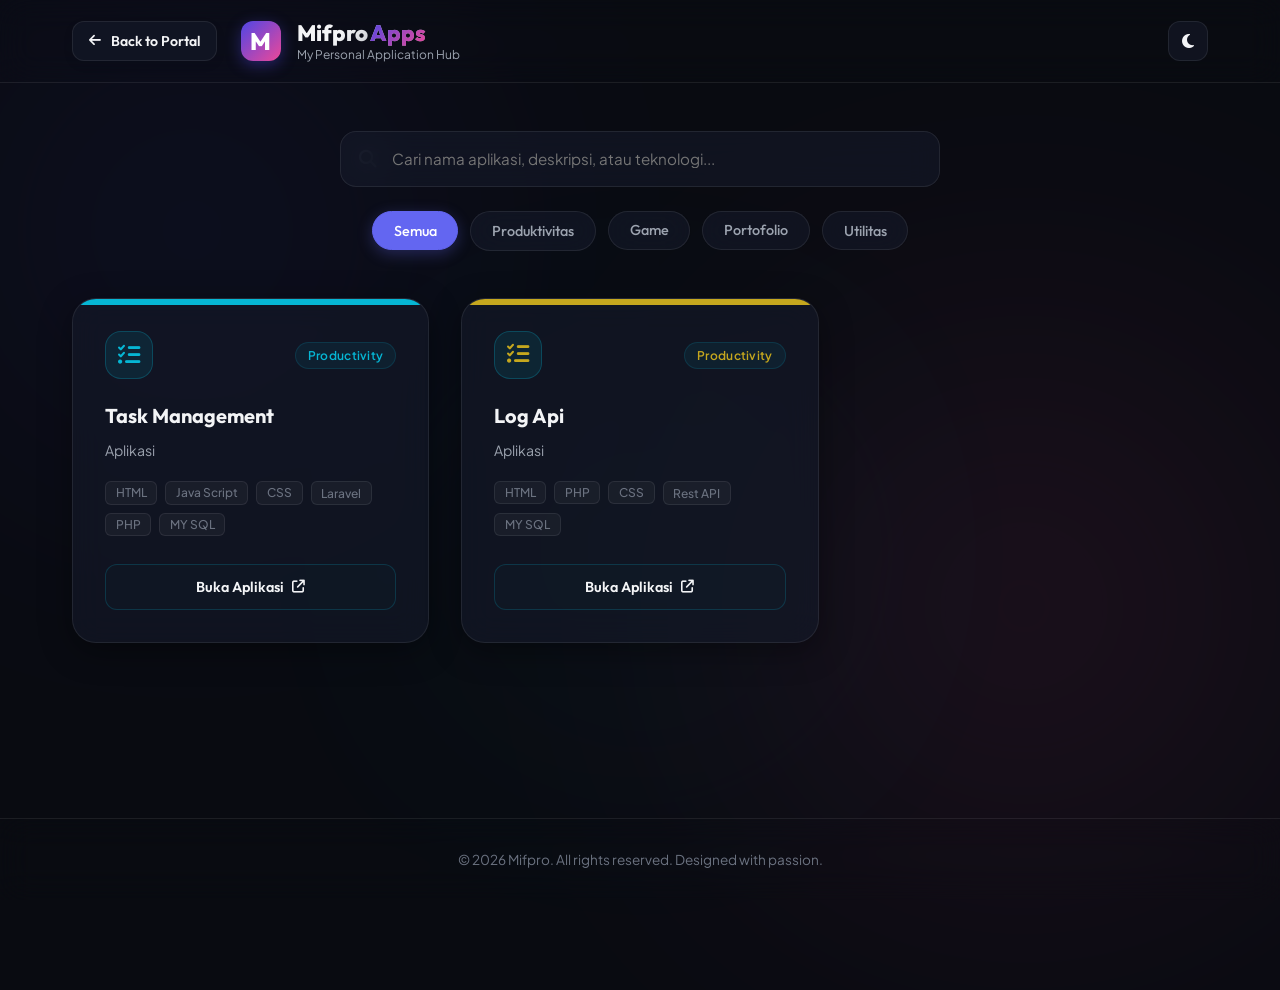
==== Apps/index.html @ 7f32f9e8 "ok" ====
<!DOCTYPE html>
<html lang="id">

<head>
    <meta charset="UTF-8">
    <meta name="viewport" content="width=device-width, initial-scale=1.0">
    <title>Mifpro Apps Directory - Koleksi Aplikasi Muhammad Miftahul Ulum</title>
    <!-- Meta SEO -->
    <meta name="description"
        content="Koleksi aplikasi web, tools utilitas, dan dashboard produktivitas buatan Muhammad Miftahul Ulum (Mifpro) yang dirancang untuk solusi digital modern.">
    <meta name="keywords"
        content="Mifpro Apps, Aplikasi Web, Tools Produktivitas, Web Apps, Portofolio Developer, Developer Tools, Muhammad Miftahul Ulum">
    <meta name="author" content="Muhammad Miftahul Ulum">
    <meta name="robots" content="index, follow">

    <!-- Open Graph / Facebook -->
    <meta property="og:type" content="website">
    <meta property="og:url" content="https://mifpro.com/Apps/">
    <meta property="og:title" content="Mifpro Apps Directory - Koleksi Aplikasi Muhammad Miftahul Ulum">
    <meta property="og:description"
        content="Koleksi aplikasi web, tools utilitas, dan dashboard produktivitas buatan Muhammad Miftahul Ulum (Mifpro).">
    <meta property="og:image" content="https://mifpro.com/img/og-image-apps.jpg">

    <!-- Twitter -->
    <meta property="twitter:card" content="summary_large_image">
    <meta property="twitter:url" content="https://mifpro.com/Apps/">
    <meta property="twitter:title" content="Mifpro Apps Directory - Koleksi Aplikasi Muhammad Miftahul Ulum">
    <meta property="twitter:description"
        content="Koleksi aplikasi web, tools utilitas, dan dashboard produktivitas buatan Muhammad Miftahul Ulum (Mifpro).">
    <meta property="twitter:image" content="https://mifpro.com/img/og-image-apps.jpg">

    <!-- Canonical Link -->
    <link rel="canonical" href="https://mifpro.com/Apps/">

    <!-- Google Fonts -->
    <link rel="preconnect" href="https://fonts.googleapis.com">
    <link rel="preconnect" href="https://fonts.gstatic.com" crossorigin>
    <link
        href="https://fonts.googleapis.com/css2?family=Outfit:wght@300;400;500;600;700;800&family=Plus+Jakarta+Sans:wght@300;400;500;600;700;800&display=swap"
        rel="stylesheet">

    <!-- FontAwesome Icons -->
    <link rel="stylesheet" href="https://cdnjs.cloudflare.com/ajax/libs/font-awesome/6.4.0/css/all.min.css">

    <!-- Stylesheet -->
    <link rel="stylesheet" href="styles.css">
</head>

<body>
    <!-- Background Decor -->
    <div class="bg-glow bg-glow-1"></div>
    <div class="bg-glow bg-glow-2"></div>
    <div class="bg-glow bg-glow-3"></div>

    <header class="app-header">
        <div class="header-container">
            <div class="header-left">
                <a href="../index.html" class="back-portal-btn" title="Back to Portal">
                    <i class="fa-solid fa-arrow-left"></i>
                    <span class="btn-text-full">Back to Portal</span>
                    <span class="btn-text-short">Portal</span>
                </a>
                <div class="logo-area">
                    <div class="logo-icon">M</div>
                    <div class="logo-text">
                        <h1>Mifpro<span>Apps</span></h1>
                        <p>My Personal Application Hub</p>
                    </div>
                </div>
            </div>

            <div class="theme-toggle-btn" id="theme-toggle" title="Ubah Tema">
                <i class="fa-solid fa-moon"></i>
            </div>
        </div>
    </header>

    <main class="main-content">
        <!-- Dashboard Summary & Search -->
        <section class="control-panel">
            <div class="search-bar-container">
                <i class="fa-solid fa-magnifying-glass search-icon"></i>
                <input type="text" id="search-input" placeholder="Cari nama aplikasi, deskripsi, atau teknologi..."
                    autocomplete="off">
                <button class="clear-search" id="clear-search" style="display: none;"><i
                        class="fa-solid fa-xmark"></i></button>
            </div>

            <div class="filter-categories" id="filter-categories">
                <button class="filter-btn active" data-category="all">Semua</button>
                <button class="filter-btn" data-category="productivity">Produktivitas</button>
                <button class="filter-btn" data-category="games">Game</button>
                <button class="filter-btn" data-category="portfolio">Portofolio</button>
                <button class="filter-btn" data-category="utility">Utilitas</button>
            </div>
        </section>

        <!-- Applications Grid -->
        <section class="apps-grid" id="apps-grid">
            <!-- App 5: Task management -->
            <div class="app-card" data-category="productivity"
                style="--app-theme: #06b6d4; --app-theme-rgb: 6, 182, 212;">
                <div class="card-inner">
                    <div class="app-header-card">
                        <div class="app-icon-container">
                            <i class="fa-solid fa-list-check"></i>
                        </div>
                        <span class="app-badge">Productivity</span>
                    </div>
                    <div class="app-body">
                        <h3 class="app-title">Task Management</h3>
                        <p class="app-description">Aplikasi</p>
                        <div class="app-tech-tags">
                            <span>HTML</span>
                            <span>Java Script</span>
                            <span>CSS</span>
                            <span>Laravel</span>
                            <span>PHP</span>
                            <span>MY SQL</span>
                        </div>
                    </div>
                    <div class="app-footer-card">
                        <!-- Points to reminder app if exists in other directories, or default action -->
                        <a href="https://task.mifpro.com" class="launch-btn">
                            <span>Buka Aplikasi</span>
                            <i class="fa-solid fa-arrow-up-right-from-square"></i>
                        </a>
                    </div>
                </div>
            </div>

             <div class="app-card" data-category="productivity" style="--app-theme: #c5a71e; --app-theme-rgb: 6, 182, 212;">
                <div class="card-inner">
                    <div class="app-header-card">
                        <div class="app-icon-container">
                            <i class="fa-solid fa-list-check"></i>
                        </div>
                        <span class="app-badge">Productivity</span>
                    </div>
                    <div class="app-body">
                        <h3 class="app-title">Log Api</h3>
                        <p class="app-description">Aplikasi</p>
                        <div class="app-tech-tags">
                            <span>HTML</span>
                            <span>PHP</span>
                            <span>CSS</span>
                            <span>Rest API</span>
                            <span>MY SQL</span>
                        </div>
                    </div>
                    <div class="app-footer-card">
                        <!-- Points to reminder app if exists in other directories, or default action -->
                        <a href="https://task.mifpro.com" class="launch-btn">
                            <span>Buka Aplikasi</span>
                            <i class="fa-solid fa-arrow-up-right-from-square"></i>
                        </a>
                    </div>
                </div>
            </div>
        </section>

        <!-- Empty State -->
        <div class="empty-state" id="empty-state" style="display: none;">
            <i class="fa-solid fa-magnifying-glass-minus"></i>
            <h3>Aplikasi tidak ditemukan</h3>
            <p>Silakan coba kata kunci lain atau pilih kategori yang berbeda.</p>
        </div>
    </main>

    <footer class="app-footer">
        <p>&copy; 2026 Mifpro. All rights reserved. Designed with passion.</p>
    </footer>

    <!-- Script -->
    <script src="script.js"></script>
</body>

</html>
---- Apps/styles.css ----
/* CSS Variables for design system */
:root {
    --bg-primary: #090b11;
    --bg-secondary: #121622;
    --bg-card: rgba(20, 25, 40, 0.65);
    --border-card: rgba(255, 255, 255, 0.08);
    --border-card-hover: rgba(255, 255, 255, 0.15);
    
    --text-primary: #f3f4f6;
    --text-secondary: #9ca3af;
    --text-muted: #6b7280;
    
    --accent-default: #6366f1;
    --accent-default-rgb: 99, 102, 241;
    
    --glass-blur: 16px;
    --card-shadow: 0 8px 32px 0 rgba(0, 0, 0, 0.37);
    --card-shadow-hover: 0 12px 40px 0 rgba(0, 0, 0, 0.5);
    
    --font-heading: 'Outfit', sans-serif;
    --font-body: 'Plus Jakarta Sans', sans-serif;
    
    --transition-speed: 0.3s;
    --ease-bounce: cubic-bezier(0.34, 1.56, 0.64, 1);
}

/* Light Theme Variables */
body.light-theme {
    --bg-primary: #f0f2f5;
    --bg-secondary: #ffffff;
    --bg-card: rgba(255, 255, 255, 0.7);
    --border-card: rgba(0, 0, 0, 0.06);
    --border-card-hover: rgba(0, 0, 0, 0.12);
    
    --text-primary: #1e293b;
    --text-secondary: #4b5563;
    --text-muted: #9ca3af;
    
    --card-shadow: 0 8px 30px 0 rgba(31, 38, 135, 0.06);
    --card-shadow-hover: 0 12px 35px 0 rgba(31, 38, 135, 0.12);
}

/* Base resets */
* {
    margin: 0;
    padding: 0;
    box-sizing: border-box;
}

body {
    background-color: var(--bg-primary);
    color: var(--text-primary);
    font-family: var(--font-body);
    min-height: 100vh;
    overflow-x: hidden;
    position: relative;
    display: flex;
    flex-direction: column;
    justify-content: space-between;
    transition: background-color var(--transition-speed) ease, color var(--transition-speed) ease;
}

/* Background glows for premium look */
.bg-glow {
    position: absolute;
    border-radius: 50%;
    filter: blur(140px);
    z-index: -1;
    opacity: 0.15;
    pointer-events: none;
    transition: opacity var(--transition-speed) ease;
}

body.light-theme .bg-glow {
    opacity: 0.1;
}

.bg-glow-1 {
    top: -10%;
    left: -10%;
    width: 50vw;
    height: 50vw;
    background: radial-gradient(circle, #4f46e5 0%, transparent 70%);
}

.bg-glow-2 {
    bottom: -10%;
    right: -10%;
    width: 60vw;
    height: 60vw;
    background: radial-gradient(circle, #ec4899 0%, transparent 70%);
}

.bg-glow-3 {
    top: 40%;
    left: 35%;
    width: 30vw;
    height: 30vw;
    background: radial-gradient(circle, #06b6d4 0%, transparent 70%);
}

/* Header style */
.app-header {
    backdrop-filter: blur(var(--glass-blur));
    -webkit-backdrop-filter: blur(var(--glass-blur));
    background-color: rgba(var(--bg-secondary) == #ffffff ? 255 : 9, 11, 17, 0.6);
    border-bottom: 1px solid var(--border-card);
    position: sticky;
    top: 0;
    z-index: 100;
    transition: background-color var(--transition-speed) ease;
}

body.light-theme .app-header {
    background-color: rgba(255, 255, 255, 0.65);
}

.header-container {
    max-width: 1200px;
    margin: 0 auto;
    padding: 1.25rem 2rem;
    display: flex;
    justify-content: space-between;
    align-items: center;
}

.header-left {
    display: flex;
    align-items: center;
    gap: 1.5rem;
}

.back-portal-btn {
    display: inline-flex;
    align-items: center;
    gap: 0.6rem;
    padding: 0 1rem;
    height: 40px;
    border-radius: 12px;
    background: var(--bg-card);
    border: 1px solid var(--border-card);
    color: var(--text-primary);
    text-decoration: none;
    font-family: var(--font-heading);
    font-size: 0.88rem;
    font-weight: 600;
    backdrop-filter: blur(var(--glass-blur));
    -webkit-backdrop-filter: blur(var(--glass-blur));
    box-shadow: 0 4px 12px rgba(0, 0, 0, 0.05);
    transition: all var(--transition-speed) ease;
    cursor: pointer;
    flex-shrink: 0;
}

.back-portal-btn i {
    font-size: 0.85rem;
    transition: transform var(--transition-speed) ease;
}

.back-portal-btn:hover {
    transform: translateX(-3px);
    background: var(--bg-secondary);
    border-color: var(--accent-default);
    color: var(--accent-default);
    box-shadow: 0 6px 20px rgba(99, 102, 241, 0.25);
}

.back-portal-btn:hover i {
    transform: translateX(-3px);
}

.back-portal-btn .btn-text-short {
    display: none;
}

.logo-area {
    display: flex;
    align-items: center;
    gap: 1rem;
}

.logo-icon {
    width: 40px;
    height: 40px;
    border-radius: 12px;
    background: linear-gradient(135deg, #4f46e5 0%, #ec4899 100%);
    color: white;
    font-family: var(--font-heading);
    font-weight: 800;
    font-size: 1.5rem;
    display: flex;
    align-items: center;
    justify-content: center;
    box-shadow: 0 4px 15px rgba(79, 70, 229, 0.4);
}

.logo-text h1 {
    font-family: var(--font-heading);
    font-weight: 800;
    font-size: 1.4rem;
    line-height: 1.2;
    background: linear-gradient(135deg, var(--text-primary) 30%, var(--text-muted) 100%);
    -webkit-background-clip: text;
    -webkit-text-fill-color: transparent;
}

.logo-text h1 span {
    background: linear-gradient(135deg, #4f46e5 0%, #ec4899 100%);
    -webkit-background-clip: text;
    -webkit-text-fill-color: transparent;
    margin-left: 0.15rem;
}

.logo-text p {
    font-size: 0.75rem;
    color: var(--text-secondary);
}

.theme-toggle-btn {
    width: 40px;
    height: 40px;
    border-radius: 12px;
    background: var(--bg-card);
    border: 1px solid var(--border-card);
    display: flex;
    align-items: center;
    justify-content: center;
    cursor: pointer;
    color: var(--text-primary);
    transition: all var(--transition-speed) ease;
}

.theme-toggle-btn:hover {
    transform: translateY(-2px);
    border-color: var(--border-card-hover);
    background: var(--bg-secondary);
}

/* Main Layout */
.main-content {
    max-width: 1200px;
    width: 100%;
    margin: 0 auto;
    padding: 3rem 2rem;
    flex-grow: 1;
}

/* Control Panel (Search and Filter) */
.control-panel {
    display: flex;
    flex-direction: column;
    gap: 1.5rem;
    margin-bottom: 3rem;
}

.search-bar-container {
    position: relative;
    width: 100%;
    max-width: 600px;
    margin: 0 auto;
}

.search-icon {
    position: absolute;
    left: 1.2rem;
    top: 50%;
    transform: translateY(-50%);
    color: var(--text-muted);
    font-size: 1.1rem;
    transition: color var(--transition-speed) ease;
}

#search-input {
    width: 100%;
    padding: 1.1rem 1.5rem 1.1rem 3.2rem;
    border-radius: 16px;
    background: var(--bg-card);
    border: 1px solid var(--border-card);
    color: var(--text-primary);
    font-family: var(--font-body);
    font-size: 0.95rem;
    backdrop-filter: blur(var(--glass-blur));
    -webkit-backdrop-filter: blur(var(--glass-blur));
    transition: all var(--transition-speed) ease;
}

#search-input:focus {
    outline: none;
    border-color: var(--accent-default);
    box-shadow: 0 0 0 3px rgba(var(--accent-default-rgb), 0.2);
    background-color: var(--bg-secondary);
}

#search-input:focus + .search-icon {
    color: var(--accent-default);
}

.clear-search {
    position: absolute;
    right: 1.2rem;
    top: 50%;
    transform: translateY(-50%);
    background: none;
    border: none;
    color: var(--text-muted);
    cursor: pointer;
    font-size: 1.1rem;
    transition: color var(--transition-speed) ease;
}

.clear-search:hover {
    color: var(--text-primary);
}

/* Category Filters */
.filter-categories {
    display: flex;
    justify-content: center;
    flex-wrap: wrap;
    gap: 0.75rem;
}

.filter-btn {
    padding: 0.6rem 1.3rem;
    border-radius: 99px;
    border: 1px solid var(--border-card);
    background: var(--bg-card);
    color: var(--text-secondary);
    font-family: var(--font-heading);
    font-weight: 500;
    font-size: 0.9rem;
    cursor: pointer;
    backdrop-filter: blur(var(--glass-blur));
    -webkit-backdrop-filter: blur(var(--glass-blur));
    transition: all var(--transition-speed) ease;
}

.filter-btn:hover {
    border-color: var(--border-card-hover);
    color: var(--text-primary);
    transform: translateY(-1px);
}

.filter-btn.active {
    background: var(--accent-default);
    color: white;
    border-color: var(--accent-default);
    box-shadow: 0 4px 15px rgba(var(--accent-default-rgb), 0.3);
}

/* Grid layout for cards */
.apps-grid {
    display: grid;
    grid-template-columns: repeat(auto-fill, minmax(280px, 1fr));
    gap: 2rem;
    transition: all var(--transition-speed) ease;
}

/* Card Styling - DYNAMIC THEME SYSTEM */
.app-card {
    border-radius: 24px;
    background: var(--bg-card);
    border: 1px solid var(--border-card);
    overflow: hidden;
    backdrop-filter: blur(var(--glass-blur));
    -webkit-backdrop-filter: blur(var(--glass-blur));
    box-shadow: var(--card-shadow);
    transition: transform 0.4s var(--ease-bounce), border-color var(--transition-speed) ease, box-shadow 0.4s ease;
    height: 100%;
    position: relative;
}

/* Beautiful dynamic background hover and glow effects per card */
.app-card::before {
    content: '';
    position: absolute;
    top: 0;
    left: 0;
    right: 0;
    height: 6px;
    background: var(--app-theme);
    transition: height 0.3s ease;
}

.app-card:hover {
    transform: translateY(-8px) scale(1.01);
    border-color: rgba(var(--app-theme-rgb), 0.3);
    box-shadow: 0 15px 35px rgba(var(--app-theme-rgb), 0.15), var(--card-shadow-hover);
}

.app-card:hover::before {
    height: 8px;
}

.card-inner {
    padding: 2rem;
    display: flex;
    flex-direction: column;
    height: 100%;
    justify-content: space-between;
}

/* Card Header */
.app-header-card {
    display: flex;
    justify-content: space-between;
    align-items: center;
    margin-bottom: 1.5rem;
}

.app-icon-container {
    width: 48px;
    height: 48px;
    border-radius: 16px;
    background: rgba(var(--app-theme-rgb), 0.1);
    color: var(--app-theme);
    display: flex;
    align-items: center;
    justify-content: center;
    font-size: 1.4rem;
    border: 1px solid rgba(var(--app-theme-rgb), 0.25);
    transition: all var(--transition-speed) ease;
}

.app-card:hover .app-icon-container {
    background: var(--app-theme);
    color: white;
    transform: scale(1.05) rotate(5deg);
    box-shadow: 0 6px 20px rgba(var(--app-theme-rgb), 0.3);
}

.app-badge {
    padding: 0.3rem 0.75rem;
    border-radius: 99px;
    font-size: 0.75rem;
    font-weight: 600;
    color: var(--app-theme);
    background: rgba(var(--app-theme-rgb), 0.08);
    border: 1px solid rgba(var(--app-theme-rgb), 0.15);
    letter-spacing: 0.3px;
}

/* Card Body */
.app-body {
    flex-grow: 1;
    margin-bottom: 1.75rem;
}

.app-title {
    font-family: var(--font-heading);
    font-size: 1.25rem;
    font-weight: 700;
    margin-bottom: 0.75rem;
    transition: color var(--transition-speed) ease;
}

.app-card:hover .app-title {
    color: var(--app-theme);
}

.app-description {
    color: var(--text-secondary);
    font-size: 0.88rem;
    line-height: 1.5;
    margin-bottom: 1.25rem;
}

.app-tech-tags {
    display: flex;
    flex-wrap: wrap;
    gap: 0.5rem;
}

.app-tech-tags span {
    padding: 0.2rem 0.6rem;
    border-radius: 6px;
    font-size: 0.75rem;
    font-weight: 500;
    background: rgba(255, 255, 255, 0.04);
    border: 1px solid var(--border-card);
    color: var(--text-muted);
}

body.light-theme .app-tech-tags span {
    background: rgba(0, 0, 0, 0.02);
}

/* Card Footer & Launch Button */
.launch-btn {
    display: flex;
    align-items: center;
    justify-content: center;
    gap: 0.5rem;
    width: 100%;
    padding: 0.8rem;
    border-radius: 12px;
    border: 1px solid rgba(var(--app-theme-rgb), 0.2);
    background: rgba(var(--app-theme-rgb), 0.02);
    color: var(--text-primary);
    text-decoration: none;
    font-family: var(--font-heading);
    font-weight: 600;
    font-size: 0.9rem;
    cursor: pointer;
    transition: all var(--transition-speed) ease;
}

.app-card:hover .launch-btn {
    background: var(--app-theme);
    border-color: var(--app-theme);
    color: white;
    box-shadow: 0 4px 15px rgba(var(--app-theme-rgb), 0.35);
}

.launch-btn i {
    font-size: 0.8rem;
    transition: transform var(--transition-speed) ease;
}

.app-card:hover .launch-btn i {
    transform: translate(2px, -2px);
}

/* Empty State Styling */
.empty-state {
    text-align: center;
    padding: 4rem 2rem;
    color: var(--text-muted);
}

.empty-state i {
    font-size: 3rem;
    margin-bottom: 1.5rem;
    color: rgba(var(--accent-default-rgb), 0.3);
}

.empty-state h3 {
    color: var(--text-primary);
    font-family: var(--font-heading);
    font-size: 1.3rem;
    margin-bottom: 0.5rem;
}

/* Footer style */
.app-footer {
    padding: 2rem;
    text-align: center;
    border-top: 1px solid var(--border-card);
    color: var(--text-muted);
    font-size: 0.85rem;
    backdrop-filter: blur(var(--glass-blur));
    -webkit-backdrop-filter: blur(var(--glass-blur));
}

/* Responsive adjustments */
@media (max-width: 640px) {
    .main-content {
        padding: 2rem 1rem;
    }
    
    .header-container {
        padding: 1rem;
    }

    .header-left {
        gap: 0.85rem;
    }

    .back-portal-btn {
        padding: 0 0.75rem;
        font-size: 0.82rem;
        gap: 0.4rem;
    }

    .back-portal-btn .btn-text-full {
        display: none;
    }

    .back-portal-btn .btn-text-short {
        display: inline;
    }
    
    .logo-text h1 {
        font-size: 1.2rem;
    }
    
    .control-panel {
        margin-bottom: 2rem;
    }
}

@media (max-width: 460px) {
    .back-portal-btn .btn-text-short {
        display: none;
    }

    .back-portal-btn {
        width: 40px;
        padding: 0;
        justify-content: center;
    }

    .logo-text p {
        display: none;
    }
}
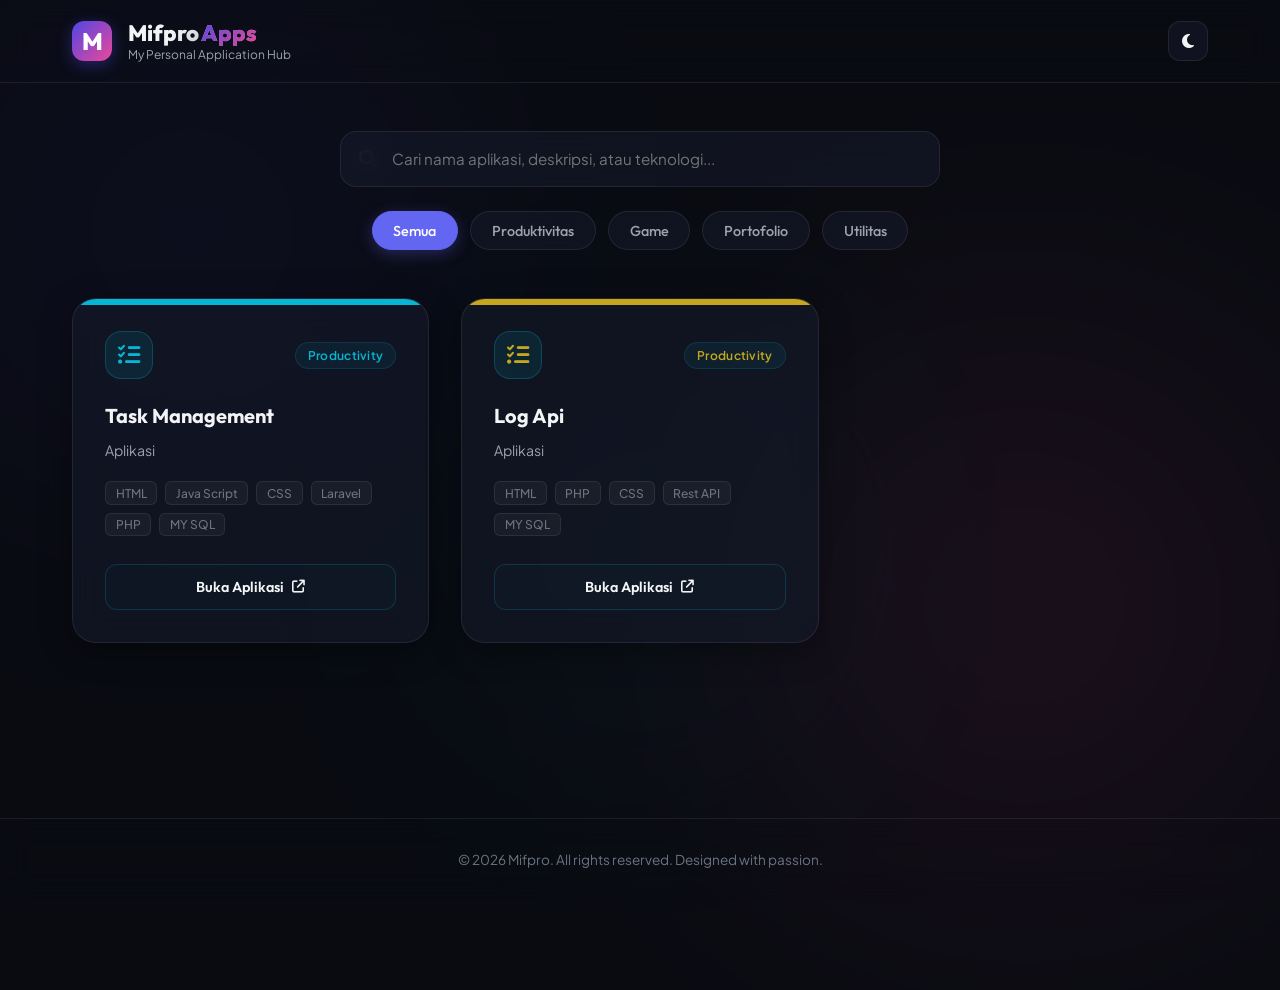
==== commit d2e6cb4a: "ok" ====
--- a/Apps/index.html
+++ b/Apps/index.html
@@ -54,18 +54,11 @@
 
     <header class="app-header">
         <div class="header-container">
-            <div class="header-left">
-                <a href="../index.html" class="back-portal-btn" title="Back to Portal">
-                    <i class="fa-solid fa-arrow-left"></i>
-                    <span class="btn-text-full">Back to Portal</span>
-                    <span class="btn-text-short">Portal</span>
-                </a>
-                <div class="logo-area">
-                    <div class="logo-icon">M</div>
-                    <div class="logo-text">
-                        <h1>Mifpro<span>Apps</span></h1>
-                        <p>My Personal Application Hub</p>
-                    </div>
+            <div class="logo-area">
+                <div class="logo-icon">M</div>
+                <div class="logo-text">
+                    <h1>Mifpro<span>Apps</span></h1>
+                    <p>My Personal Application Hub</p>
                 </div>
             </div>
 
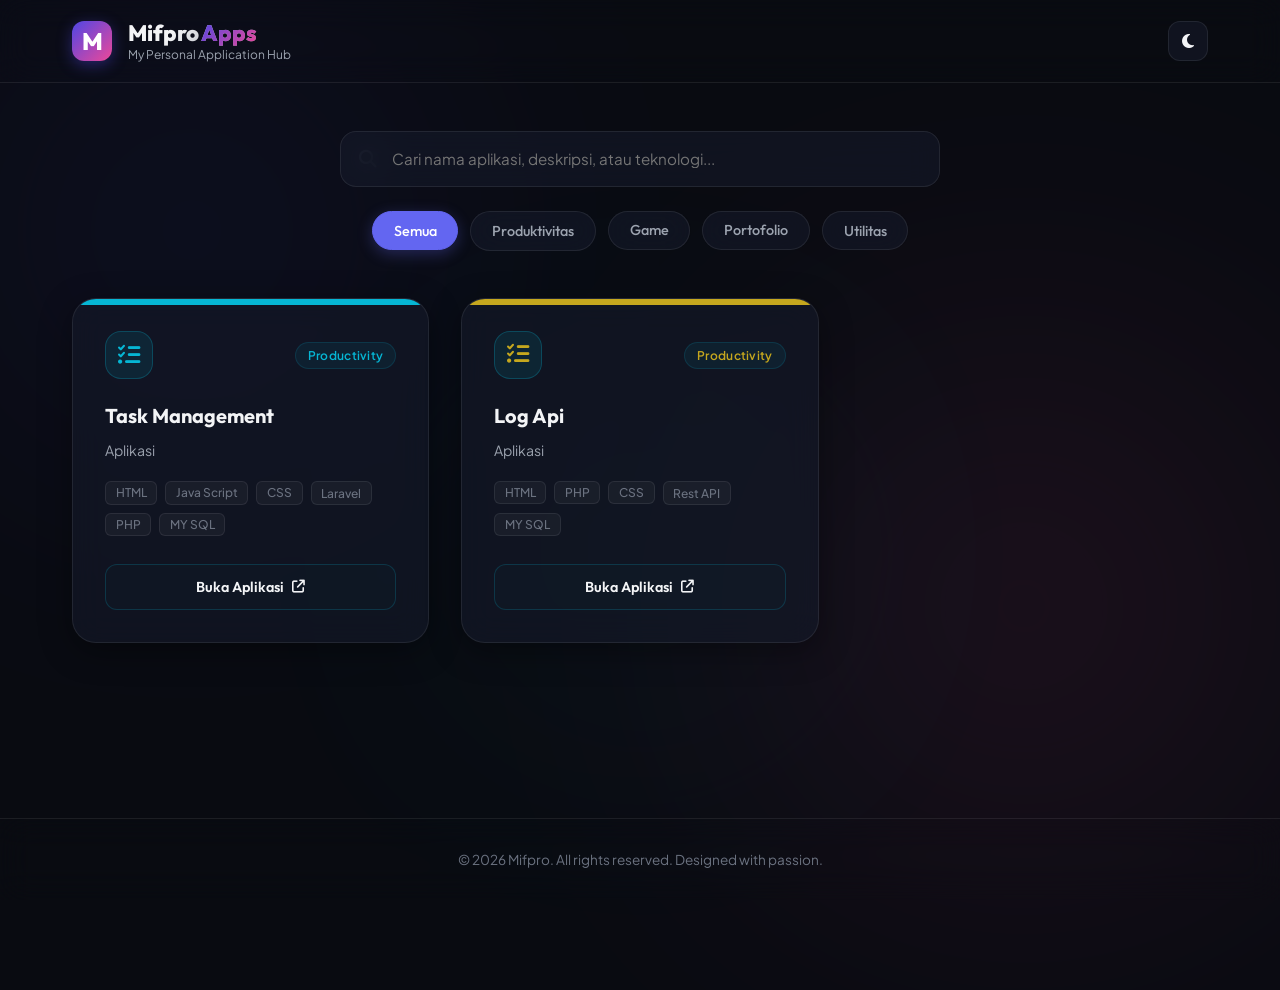
==== commit 6d4c10c7: "ok" ====
--- a/Apps/index.html
+++ b/Apps/index.html
@@ -41,6 +41,8 @@
 
     <!-- FontAwesome Icons -->
     <link rel="stylesheet" href="https://cdnjs.cloudflare.com/ajax/libs/font-awesome/6.4.0/css/all.min.css">
+
+    <link rel="icon" type="image/x-icon" href="https://mifpro.com/portal/Apps/ico-app.ico">
 
     <!-- Stylesheet -->
     <link rel="stylesheet" href="styles.css">
@@ -122,7 +124,8 @@
                 </div>
             </div>
 
-             <div class="app-card" data-category="productivity" style="--app-theme: #c5a71e; --app-theme-rgb: 6, 182, 212;">
+            <div class="app-card" data-category="productivity"
+                style="--app-theme: #c5a71e; --app-theme-rgb: 6, 182, 212;">
                 <div class="card-inner">
                     <div class="app-header-card">
                         <div class="app-icon-container">
@@ -143,7 +146,7 @@
                     </div>
                     <div class="app-footer-card">
                         <!-- Points to reminder app if exists in other directories, or default action -->
-                        <a href="https://task.mifpro.com" class="launch-btn">
+                        <a href="https://log.mifpro.com" class="launch-btn">
                             <span>Buka Aplikasi</span>
                             <i class="fa-solid fa-arrow-up-right-from-square"></i>
                         </a>
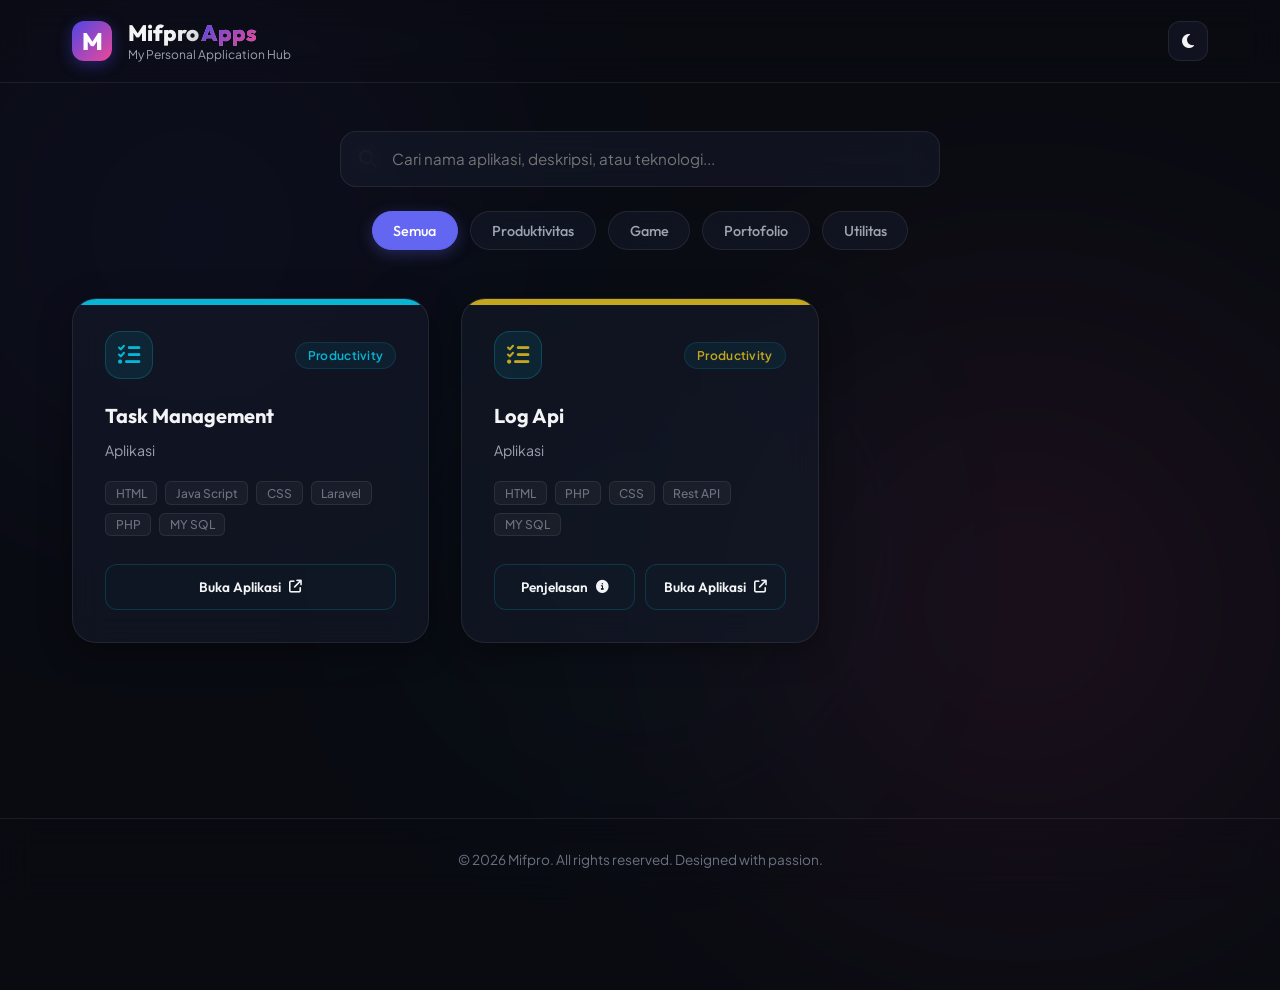
==== commit a19eaef4: "ok" ====
--- a/Apps/index.html
+++ b/Apps/index.html
@@ -145,8 +145,13 @@
                         </div>
                     </div>
                     <div class="app-footer-card">
-                        <!-- Points to reminder app if exists in other directories, or default action -->
-                        <a href="https://log.mifpro.com" class="launch-btn">
+                        <a href="https://mifpro.com/api-log-php-solusi-monitoring-request-dan-response-api/"
+                            class="launch-btn">
+                            <span>Penjelasan</span>
+                            <i class="fa-solid fa-circle-info"></i>
+                        </a>
+
+                        <a href="https://log.mifpro.com" class="launch-btn" target="_blank">
                             <span>Buka Aplikasi</span>
                             <i class="fa-solid fa-arrow-up-right-from-square"></i>
                         </a>
--- a/Apps/styles.css
+++ b/Apps/styles.css
@@ -505,6 +505,21 @@
     transition: all var(--transition-speed) ease;
 }
 
+.app-footer-card {
+    display: flex;
+    gap: 10px;
+    width: 100%;
+}
+
+.app-footer-card .launch-btn {
+    flex: 1;
+    width: auto;
+    min-width: 0;
+    padding: 0.8rem 0.5rem;
+    font-size: 0.85rem;
+    white-space: nowrap;
+}
+
 .app-card:hover .launch-btn {
     background: var(--app-theme);
     border-color: var(--app-theme);
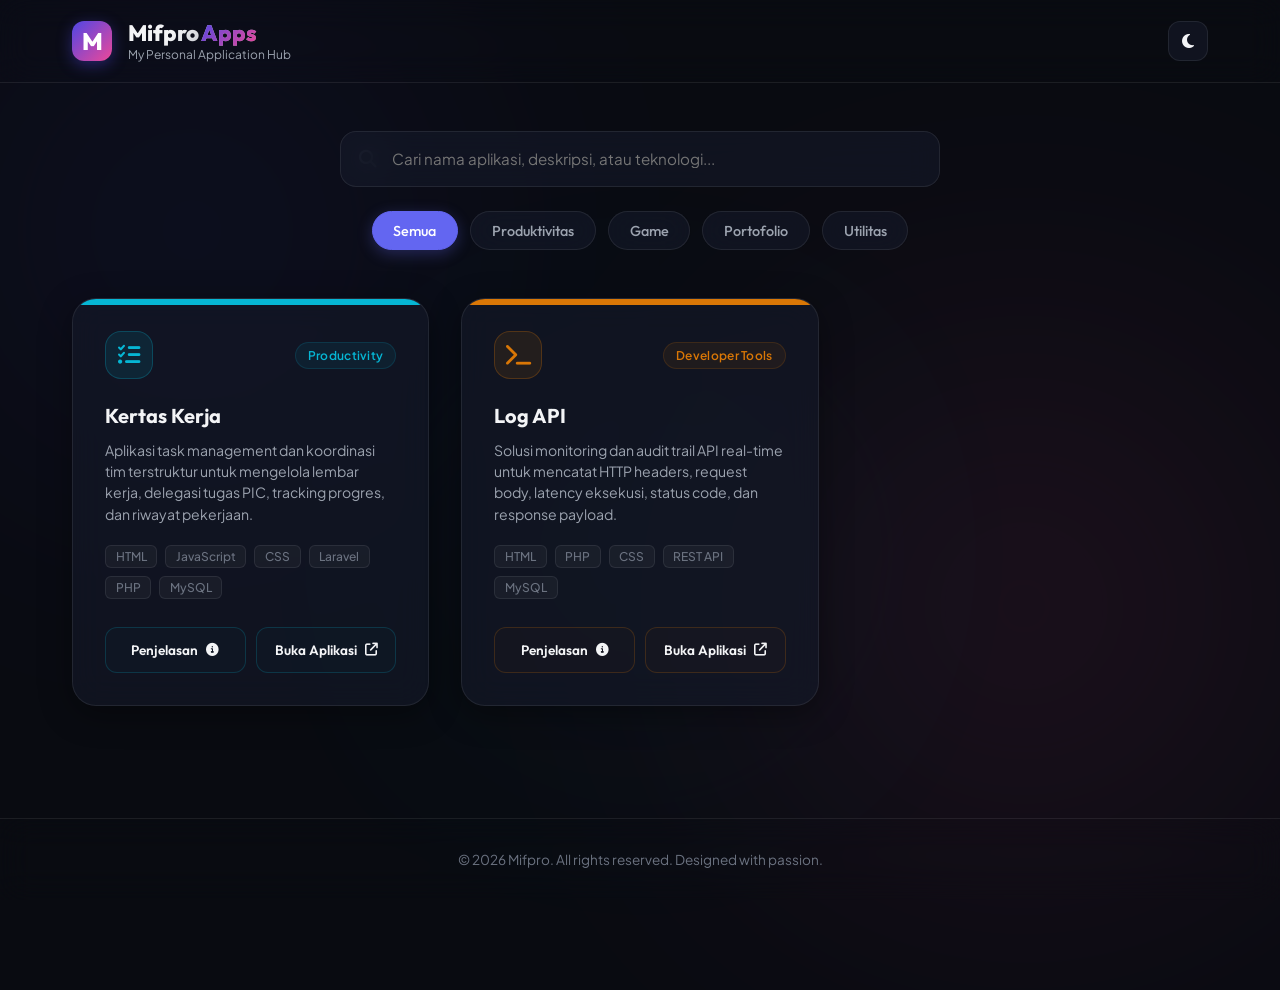
==== commit ffdf2fc3: "ok" ====
--- a/Apps/index.html
+++ b/Apps/index.html
@@ -92,7 +92,7 @@
 
         <!-- Applications Grid -->
         <section class="apps-grid" id="apps-grid">
-            <!-- App 5: Task management -->
+            <!-- App 1: Kertas Kerja (Task Management) -->
             <div class="app-card" data-category="productivity"
                 style="--app-theme: #06b6d4; --app-theme-rgb: 6, 182, 212;">
                 <div class="card-inner">
@@ -103,20 +103,24 @@
                         <span class="app-badge">Productivity</span>
                     </div>
                     <div class="app-body">
-                        <h3 class="app-title">Task Management</h3>
-                        <p class="app-description">Aplikasi</p>
+                        <h3 class="app-title">Kertas Kerja</h3>
+                        <p class="app-description">Aplikasi task management dan koordinasi tim terstruktur untuk mengelola lembar kerja, delegasi tugas PIC, tracking progres, dan riwayat pekerjaan.</p>
                         <div class="app-tech-tags">
                             <span>HTML</span>
-                            <span>Java Script</span>
+                            <span>JavaScript</span>
                             <span>CSS</span>
                             <span>Laravel</span>
                             <span>PHP</span>
-                            <span>MY SQL</span>
+                            <span>MySQL</span>
                         </div>
                     </div>
                     <div class="app-footer-card">
-                        <!-- Points to reminder app if exists in other directories, or default action -->
-                        <a href="https://task.mifpro.com" class="launch-btn">
+                        <a href="kertas-kerja.html" class="launch-btn" title="Lihat Penjelasan Kertas Kerja">
+                            <span>Penjelasan</span>
+                            <i class="fa-solid fa-circle-info"></i>
+                        </a>
+
+                        <a href="https://kertaskerja.mifpro.com" class="launch-btn" target="_blank" title="Buka Aplikasi Kertas Kerja">
                             <span>Buka Aplikasi</span>
                             <i class="fa-solid fa-arrow-up-right-from-square"></i>
                         </a>
@@ -124,34 +128,34 @@
                 </div>
             </div>
 
-            <div class="app-card" data-category="productivity"
-                style="--app-theme: #c5a71e; --app-theme-rgb: 6, 182, 212;">
+            <!-- App 2: Log API -->
+            <div class="app-card" data-category="productivity utility"
+                style="--app-theme: #d97706; --app-theme-rgb: 217, 119, 6;">
                 <div class="card-inner">
                     <div class="app-header-card">
                         <div class="app-icon-container">
-                            <i class="fa-solid fa-list-check"></i>
+                            <i class="fa-solid fa-terminal"></i>
                         </div>
-                        <span class="app-badge">Productivity</span>
+                        <span class="app-badge">Developer Tools</span>
                     </div>
                     <div class="app-body">
-                        <h3 class="app-title">Log Api</h3>
-                        <p class="app-description">Aplikasi</p>
+                        <h3 class="app-title">Log API</h3>
+                        <p class="app-description">Solusi monitoring dan audit trail API real-time untuk mencatat HTTP headers, request body, latency eksekusi, status code, dan response payload.</p>
                         <div class="app-tech-tags">
                             <span>HTML</span>
                             <span>PHP</span>
                             <span>CSS</span>
-                            <span>Rest API</span>
-                            <span>MY SQL</span>
+                            <span>REST API</span>
+                            <span>MySQL</span>
                         </div>
                     </div>
                     <div class="app-footer-card">
-                        <a href="https://mifpro.com/api-log-php-solusi-monitoring-request-dan-response-api/"
-                            class="launch-btn">
+                        <a href="log-api.html" class="launch-btn" title="Lihat Penjelasan Log API">
                             <span>Penjelasan</span>
                             <i class="fa-solid fa-circle-info"></i>
                         </a>
 
-                        <a href="https://log.mifpro.com" class="launch-btn" target="_blank">
+                        <a href="https://log.mifpro.com" class="launch-btn" target="_blank" title="Buka Aplikasi Log API">
                             <span>Buka Aplikasi</span>
                             <i class="fa-solid fa-arrow-up-right-from-square"></i>
                         </a>
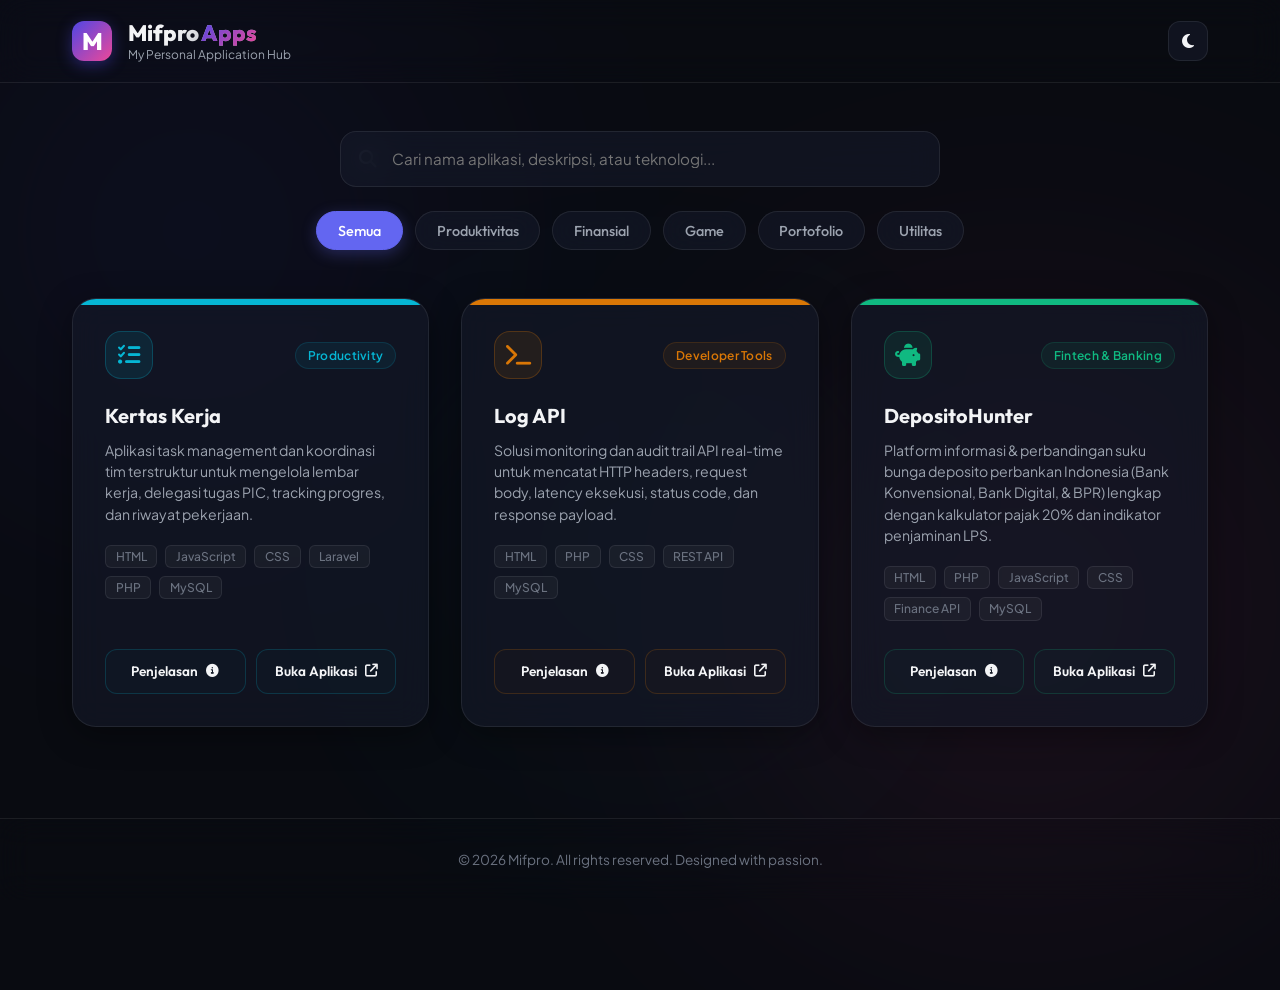
==== commit 962d7c89: "ok" ====
--- a/Apps/index.html
+++ b/Apps/index.html
@@ -84,6 +84,7 @@
             <div class="filter-categories" id="filter-categories">
                 <button class="filter-btn active" data-category="all">Semua</button>
                 <button class="filter-btn" data-category="productivity">Produktivitas</button>
+                <button class="filter-btn" data-category="finance">Finansial</button>
                 <button class="filter-btn" data-category="games">Game</button>
                 <button class="filter-btn" data-category="portfolio">Portofolio</button>
                 <button class="filter-btn" data-category="utility">Utilitas</button>
@@ -162,6 +163,42 @@
                     </div>
                 </div>
             </div>
+
+            <!-- App 3: DepositoHunter (Fintech & Banking Comparator) -->
+            <div class="app-card" data-category="finance productivity utility"
+                style="--app-theme: #10b981; --app-theme-rgb: 16, 185, 129;">
+                <div class="card-inner">
+                    <div class="app-header-card">
+                        <div class="app-icon-container">
+                            <i class="fa-solid fa-piggy-bank"></i>
+                        </div>
+                        <span class="app-badge">Fintech & Banking</span>
+                    </div>
+                    <div class="app-body">
+                        <h3 class="app-title">DepositoHunter</h3>
+                        <p class="app-description">Platform informasi & perbandingan suku bunga deposito perbankan Indonesia (Bank Konvensional, Bank Digital, & BPR) lengkap dengan kalkulator pajak 20% dan indikator penjaminan LPS.</p>
+                        <div class="app-tech-tags">
+                            <span>HTML</span>
+                            <span>PHP</span>
+                            <span>JavaScript</span>
+                            <span>CSS</span>
+                            <span>Finance API</span>
+                            <span>MySQL</span>
+                        </div>
+                    </div>
+                    <div class="app-footer-card">
+                        <a href="depositohunter.html" class="launch-btn" title="Lihat Penjelasan DepositoHunter">
+                            <span>Penjelasan</span>
+                            <i class="fa-solid fa-circle-info"></i>
+                        </a>
+
+                        <a href="https://depositohunter.mifpro.com" class="launch-btn" target="_blank" title="Buka Aplikasi DepositoHunter">
+                            <span>Buka Aplikasi</span>
+                            <i class="fa-solid fa-arrow-up-right-from-square"></i>
+                        </a>
+                    </div>
+                </div>
+            </div>
         </section>
 
         <!-- Empty State -->
